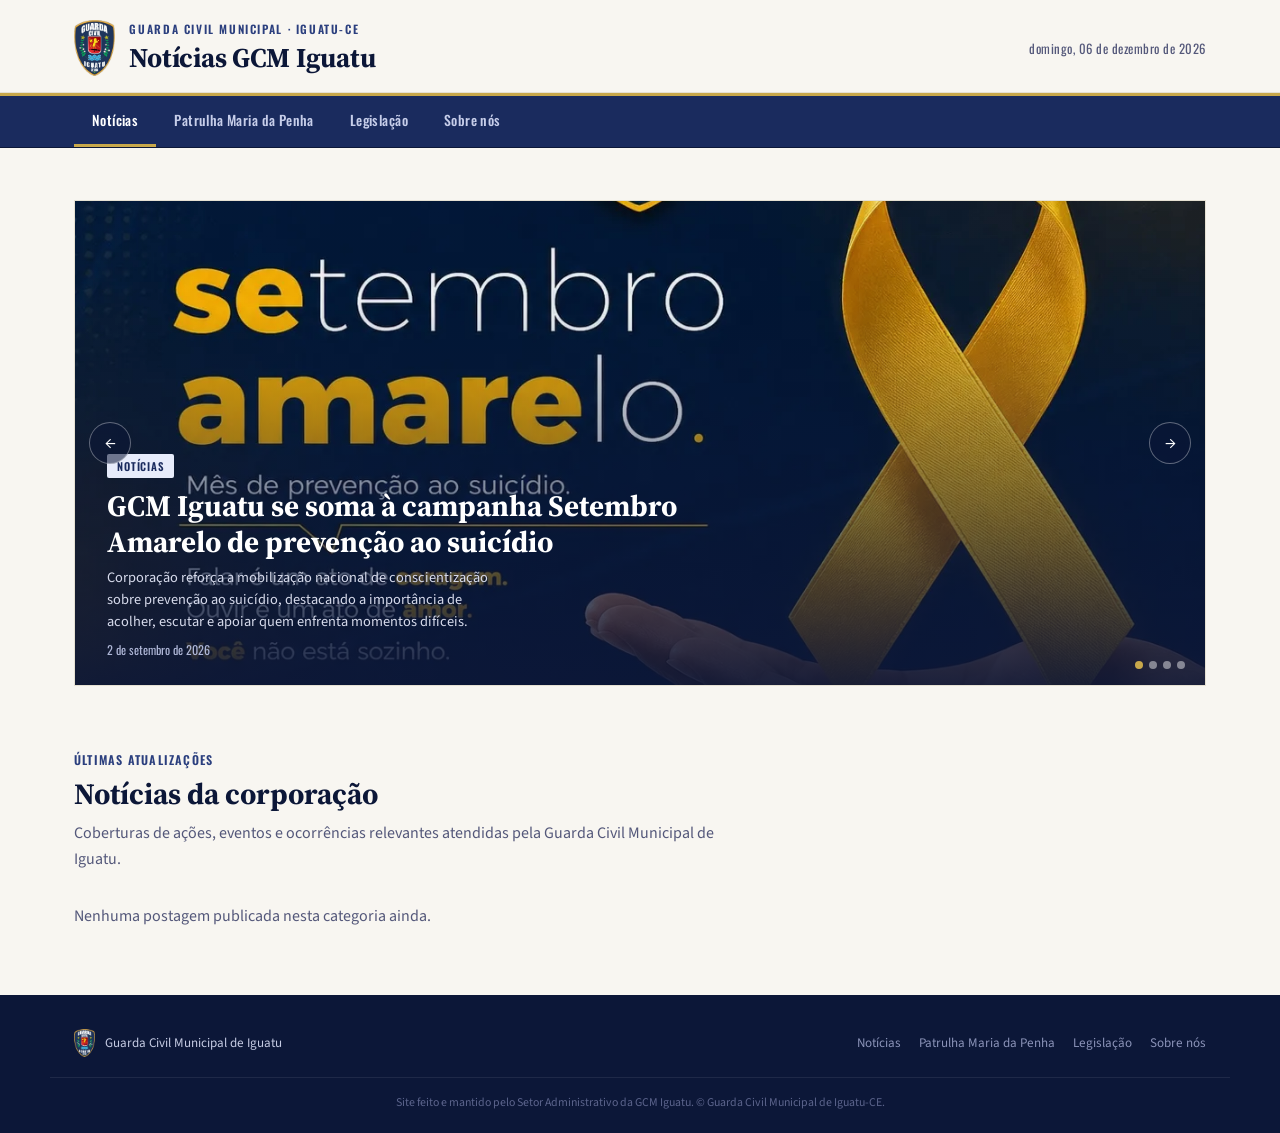
==== index.html @ 01ce75c8 "Criando..." ====
<!doctype html>
<html lang="pt-BR">
    <head>
        <meta charset="UTF-8" />
        <meta name="viewport" content="width=device-width, initial-scale=1.0" />
        <title>Notícias — Guarda Civil Municipal de Iguatu</title>
        <link rel="preconnect" href="https://fonts.googleapis.com" />
        <link rel="preconnect" href="https://fonts.gstatic.com" crossorigin />
        <link
            href="https://fonts.googleapis.com/css2?family=Oswald:wght@400;500;600;700&family=Source+Serif+4:opsz,wght@8..60,500;8..60,700&family=Source+Sans+3:wght@400;500;600;700&display=swap"
            rel="stylesheet"
        />
        <link rel="stylesheet" href="assets/css/site.css" />
    </head>
    <body>
        <!-- <div class="gov-strip">
            <div class="wrap">
                <span
                    >Secretaria de Segurança
                    Pública Municipal</span
                >
                <span
                    ><strong>Administrativo GCM</strong></span
                >
            </div>
        </div> -->

        <div class="masthead">
            <div class="wrap">
                <div class="brand">
                    <img
                        src="assets/img/brasao-gcm.png"
                        alt="Brasão da GCM Iguatu"
                    />
                    <div class="title-block">
                        <span class="kicker label"
                            >GUARDA CIVIL MUNICIPAL · IGUATU-CE</span
                        >
                        <div class="paper-name">Notícias GCM Iguatu</div>
                    </div>
                </div>
                <div class="today" id="todayDate"></div>
            </div>
        </div>

        <nav class="tabs">
            <div class="wrap">
                <div class="tablist" id="tabList">
                    <a href="index.html">Notícias</a>
                    <a href="patrulha-maria-da-penha.html"
                        >Patrulha Maria da Penha</a
                    >
                    <a href="legislacao.html">Legislação</a>
                    <a href="sobre.html">Sobre nós</a>
                </div>
                <button id="navToggle" aria-label="Abrir menu">
                    <span></span><span></span><span></span>
                </button>
            </div>
        </nav>

        <main>
            <section style="padding-bottom: 0">
                <div class="wrap">
                    <div id="hero"></div>
                </div>
            </section>
            <section style="padding-top: 28px">
                <div class="wrap">
                    <div class="section-head">
                        <span class="label">Últimas atualizações</span>
                        <h2>Notícias da corporação</h2>
                        <p>
                            Coberturas de ações, eventos e ocorrências
                            relevantes atendidas pela Guarda Civil Municipal de
                            Iguatu.
                        </p>
                    </div>
                    <div id="feed">Carregando notícias…</div>
                </div>
            </section>
        </main>

        <footer>
            <div class="wrap">
                <div class="fbrand">
                    <img src="assets/img/brasao-gcm.png" alt="GCM Iguatu" />
                    <span>Guarda Civil Municipal de Iguatu</span>
                </div>
                <div class="flinks">
                    <a href="index.html">Notícias</a>
                    <a href="patrulha-maria-da-penha.html"
                        >Patrulha Maria da Penha</a
                    >
                    <a href="legislacao.html">Legislação</a>
                    <a href="sobre.html">Sobre nós</a>
                </div>
            </div>
            <div class="foot-note">
                Site feito e mantido pelo Setor Administrativo da GCM Iguatu. © Guarda Civil Municipal de Iguatu-CE.
            </div>
        </footer>

        <script src="assets/js/site.js"></script>
        <script>
            const d = new Date();
            document.getElementById("todayDate").textContent =
                d.toLocaleDateString("pt-BR", {
                    weekday: "long",
                    day: "2-digit",
                    month: "long",
                    year: "numeric",
                });

            (async () => {
                const shownSlugs = await renderHeroSlider("hero", { count: 4 });
                renderFeed("feed", {
                    pageSize: 6,
                    showFeatured: false,
                    excludeSlugs: shownSlugs,
                });
            })();
        </script>
    </body>
</html>
---- assets/css/site.css ----
:root {
    --navy-deep: #0c1738;
    --navy: #1a2b5e;
    --navy-light: #2b3f7e;
    --gold: #c8a84b;
    --gold-bright: #e4c371;
    --paper: #f8f6f1;
    --card: #ffffff;
    --ink: #181b2e;
    --ink-soft: #54587a;
    --line: #e6e1d3;
    --pmp: #8a2159;
    --pmp-soft: #f7e9f1;
    --alert: #b23a2e;
    --maxw: 1180px;
}
* {
    box-sizing: border-box;
}
html {
    scroll-behavior: smooth;
}
body {
    margin: 0;
    background: var(--paper);
    color: var(--ink);
    font-family: "Source Sans 3", sans-serif;
    -webkit-font-smoothing: antialiased;
}
a {
    color: inherit;
    text-decoration: none;
}
img {
    max-width: 100%;
    display: block;
}
.wrap {
    max-width: var(--maxw);
    margin: 0 auto;
    padding: 0 24px;
}
.label {
    font-family: "Oswald", sans-serif;
    text-transform: uppercase;
    letter-spacing: 0.1em;
    font-weight: 600;
}
h1,
h2,
h3,
.headline {
    font-family: "Source Serif 4", serif;
    margin: 0;
    color: var(--navy-deep);
    line-height: 1.15;
}
button {
    font-family: inherit;
    cursor: pointer;
}

/* ---------- FAIXA GOV ---------- */
.gov-strip {
    background: var(--navy-deep);
    color: #b9c2e0;
    font-size: 0.76rem;
    padding: 6px 0;
}
.gov-strip .wrap {
    display: flex;
    justify-content: space-between;
    flex-wrap: wrap;
    gap: 6px;
}
.gov-strip strong {
    color: var(--gold-bright);
    font-weight: 600;
}

/* ---------- MASTHEAD ---------- */
.masthead {
    background: var(--paper);
    border-bottom: 1px solid var(--line);
    padding: 20px 0 16px;
}
.masthead .wrap {
    display: flex;
    align-items: center;
    justify-content: space-between;
    gap: 20px;
}
.masthead .brand {
    display: flex;
    align-items: center;
    gap: 14px;
}
.masthead .brand img {
    height: 56px;
}
.masthead .title-block .kicker {
    display: block;
    color: var(--navy-light);
    font-size: 0.72rem;
    letter-spacing: 0.14em;
    margin-bottom: 2px;
}
.masthead .title-block .paper-name {
    font-family: "Source Serif 4", serif;
    font-weight: 700;
    font-size: 1.7rem;
    color: var(--navy-deep);
    letter-spacing: -0.01em;
}
.masthead .today {
    font-size: 0.8rem;
    color: var(--ink-soft);
    text-align: right;
    font-family: "Oswald", sans-serif;
    letter-spacing: 0.04em;
}

nav.tabs {
    background: var(--navy);
    border-top: 3px solid var(--gold);
    border-bottom: 1px solid var(--navy-deep);
    position: sticky;
    top: 0;
    z-index: 100;
}
nav.tabs .wrap {
    display: flex;
    align-items: center;
    justify-content: space-between;
}
nav.tabs .tablist {
    display: flex;
}
nav.tabs a {
    color: #c7ceea;
    font-family: "Oswald", sans-serif;
    font-weight: 500;
    font-size: 0.86rem;
    letter-spacing: 0.03em;
    padding: 14px 18px;
    display: inline-block;
    border-bottom: 3px solid transparent;
}
nav.tabs a:hover {
    color: var(--white, #fff);
}
nav.tabs a.active {
    color: #fff;
    border-color: var(--gold);
}
#navToggle {
    display: none;
    background: none;
    border: none;
    width: 38px;
    height: 32px;
    position: relative;
}
#navToggle span {
    position: absolute;
    left: 5px;
    right: 5px;
    height: 2px;
    background: #fff;
    transition:
        transform 0.2s,
        opacity 0.2s;
}
#navToggle span:nth-child(1) {
    top: 8px;
}
#navToggle span:nth-child(2) {
    top: 15px;
}
#navToggle span:nth-child(3) {
    top: 22px;
}
#navToggle.open span:nth-child(1) {
    transform: translateY(7px) rotate(45deg);
}
#navToggle.open span:nth-child(2) {
    opacity: 0;
}
#navToggle.open span:nth-child(3) {
    transform: translateY(-7px) rotate(-45deg);
}

/* ---------- SLIDER GENÉRICO (setas / bolinhas) ---------- */
.slider-arrow {
    position: absolute;
    top: 50%;
    transform: translateY(-50%);
    width: 42px;
    height: 42px;
    border-radius: 50%;
    background: rgba(12, 23, 56, 0.55);
    border: 1px solid rgba(255, 255, 255, 0.35);
    color: #fff;
    display: flex;
    align-items: center;
    justify-content: center;
    cursor: pointer;
    z-index: 5;
    font-size: 1.1rem;
    line-height: 1;
}
.slider-arrow:hover {
    background: rgba(12, 23, 56, 0.82);
}
.slider-arrow.prev {
    left: 14px;
}
.slider-arrow.next {
    right: 14px;
}
.slider-dots {
    position: absolute;
    right: 20px;
    bottom: 16px;
    display: flex;
    gap: 6px;
    z-index: 5;
}
.slider-dots button {
    width: 8px;
    height: 8px;
    border-radius: 50%;
    background: rgba(255, 255, 255, 0.45);
    border: none;
    padding: 0;
    cursor: pointer;
}
.slider-dots button.active {
    background: var(--gold);
}

/* ---------- HERO SLIDER (topo da home) ---------- */
.hero-slider {
    position: relative;
    overflow: hidden;
    border: 1px solid var(--line);
    margin-bottom: 36px;
    background: var(--navy-deep);
}
.hero-slider .track {
    display: flex;
    transition: transform 0.5s ease;
}
.hero-slide {
    position: relative;
    min-width: 100%;
    aspect-ratio: 21/9;
    display: block;
    color: #fff;
}
.hero-slide img {
    width: 100%;
    height: 100%;
    object-fit: cover;
    display: block;
}
.hero-slide .ph-bg {
    width: 100%;
    height: 100%;
    position: relative;
    background: linear-gradient(135deg, var(--navy) 0%, var(--navy-light) 100%);
    display: flex;
    align-items: center;
    justify-content: center;
}
.hero-slide .ph-bg.pmp-thumb {
    background: linear-gradient(135deg, var(--pmp) 0%, #b24c86 100%);
}
.hero-slide .ph-bg::before {
    content: "";
    position: absolute;
    inset: 0;
    background-image: repeating-linear-gradient(
        120deg,
        rgba(255, 255, 255, 0.05) 0 1px,
        transparent 1px 26px
    );
}
.hero-slide .ph-bg .ph-icon {
    position: relative;
    color: rgba(255, 255, 255, 0.85);
    font-family: "Oswald", sans-serif;
    font-size: 0.68rem;
    letter-spacing: 0.08em;
    text-transform: uppercase;
    text-align: center;
}
.hero-slide .ph-bg .ph-icon svg {
    display: block;
    margin: 0 auto 8px;
    opacity: 0.9;
}
.hero-slide .overlay {
    position: absolute;
    inset: 0;
    background: linear-gradient(
        0deg,
        rgba(12, 23, 56, 0.92) 0%,
        rgba(12, 23, 56, 0.4) 48%,
        rgba(12, 23, 56, 0.05) 78%
    );
}
.hero-slide .info {
    position: absolute;
    left: 0;
    right: 0;
    bottom: 0;
    padding: 26px 56px 26px 32px;
    max-width: 760px;
}
.hero-slide .info .tag {
    margin-bottom: 10px;
}
.hero-slide .info h2 {
    color: #fff;
    font-family: "Source Serif 4", serif;
    font-size: clamp(1.25rem, 2.6vw, 1.85rem);
    margin: 0 0 8px;
    line-height: 1.2;
}
.hero-slide .info p {
    color: #d7dbec;
    font-size: 0.9rem;
    margin: 0;
    line-height: 1.5;
    max-width: 56ch;
}
.hero-slide .info .date {
    color: #aeb6d6;
    font-size: 0.76rem;
    font-family: "Oswald", sans-serif;
    margin-top: 8px;
    display: block;
}

@media (max-width: 760px) {
    .hero-slide {
        aspect-ratio: 4/3;
    }
    .hero-slide .info {
        padding: 16px 18px 14px;
    }
    .hero-slide .info p {
        display: none;
    }
    .slider-arrow {
        top: 14px;
        transform: none;
        width: 32px;
        height: 32px;
        font-size: 0.85rem;
    }
}

/* ---------- SEÇÃO GENÉRICA ---------- */
section {
    padding: 52px 0;
}
.section-head {
    max-width: 640px;
    margin-bottom: 32px;
}
.section-head .label {
    color: var(--navy-light);
    font-size: 0.76rem;
    display: block;
    margin-bottom: 8px;
}
.section-head h2 {
    font-size: clamp(1.4rem, 2.4vw, 1.85rem);
}
.section-head p {
    color: var(--ink-soft);
    margin-top: 10px;
    line-height: 1.6;
}

/* ---------- CARDS DE POSTAGEM ---------- */
.thumb {
    aspect-ratio: 16/10;
    width: 100%;
    background: linear-gradient(135deg, var(--navy) 0%, var(--navy-light) 100%);
    position: relative;
    overflow: hidden;
    display: flex;
    align-items: center;
    justify-content: center;
}
.thumb.pmp-thumb {
    background: linear-gradient(135deg, var(--pmp) 0%, #b24c86 100%);
}
.thumb::before {
    content: "";
    position: absolute;
    inset: 0;
    background-image: repeating-linear-gradient(
        120deg,
        rgba(255, 255, 255, 0.05) 0 1px,
        transparent 1px 26px
    );
}
.thumb .ph-icon {
    position: relative;
    color: rgba(255, 255, 255, 0.85);
    font-family: "Oswald", sans-serif;
    font-size: 0.68rem;
    letter-spacing: 0.08em;
    text-transform: uppercase;
    text-align: center;
    padding: 0 16px;
}
.thumb .ph-icon svg {
    display: block;
    margin: 0 auto 8px;
    opacity: 0.9;
}

.tag {
    display: inline-block;
    font-family: "Oswald", sans-serif;
    font-size: 0.68rem;
    font-weight: 600;
    letter-spacing: 0.08em;
    text-transform: uppercase;
    padding: 4px 10px;
    border-radius: 2px;
}
.tag.noticias {
    background: #e7ecfb;
    color: var(--navy);
}
.tag.patrulha-mp {
    background: var(--pmp-soft);
    color: var(--pmp);
}

.card {
    background: var(--card);
    border: 1px solid var(--line);
    display: flex;
    flex-direction: column;
    transition:
        transform 0.15s,
        box-shadow 0.15s;
}
.card:hover {
    transform: translateY(-3px);
    box-shadow: 0 16px 30px rgba(12, 23, 56, 0.09);
}
.card .body {
    padding: 18px 18px 20px;
    display: flex;
    flex-direction: column;
    gap: 8px;
    flex: 1;
}
.card .meta {
    display: flex;
    align-items: center;
    gap: 10px;
}
.card .date {
    color: var(--ink-soft);
    font-size: 0.78rem;
    font-family: "Oswald", sans-serif;
    letter-spacing: 0.03em;
}
.card h3 {
    font-size: 1.08rem;
    line-height: 1.3;
}
.card p.excerpt {
    color: var(--ink-soft);
    font-size: 0.9rem;
    line-height: 1.55;
    margin: 0;
    flex: 1;
}
.card .read {
    font-family: "Oswald", sans-serif;
    font-size: 0.78rem;
    font-weight: 600;
    color: var(--navy);
    letter-spacing: 0.03em;
}

.grid {
    display: grid;
    grid-template-columns: repeat(3, 1fr);
    gap: 22px;
}

/* ---------- FEATURED / HERO POST ---------- */
.featured {
    display: grid;
    grid-template-columns: 1.15fr 0.85fr;
    gap: 0;
    border: 1px solid var(--line);
    background: var(--card);
    margin-bottom: 36px;
}
.featured .thumb {
    aspect-ratio: auto;
    min-height: 320px;
}
.featured .body {
    padding: 30px 32px;
}
.featured h2.title {
    font-size: clamp(1.4rem, 2.6vw, 1.9rem);
    margin: 12px 0 14px;
}
.featured p.excerpt {
    color: var(--ink-soft);
    font-size: 1rem;
    line-height: 1.65;
    margin: 0 0 20px;
}

/* ---------- BOTÃO "CARREGAR MAIS" ---------- */
.loadmore-wrap {
    text-align: center;
    margin-top: 36px;
}
.btn {
    display: inline-flex;
    align-items: center;
    gap: 8px;
    font-family: "Oswald", sans-serif;
    font-weight: 600;
    letter-spacing: 0.03em;
    padding: 13px 26px;
    border-radius: 2px;
    border: 2px solid transparent;
    font-size: 0.88rem;
}
.btn-gold {
    background: var(--gold);
    color: var(--navy-deep);
}
.btn-gold:hover {
    background: var(--gold-bright);
}
.btn-outline-navy {
    border-color: var(--navy);
    color: var(--navy);
}
.btn-outline-navy:hover {
    background: var(--navy);
    color: #fff;
}
.btn-pmp {
    background: var(--pmp);
    color: #fff;
}
.btn-pmp:hover {
    background: #9e2a66;
}

/* ---------- PÁGINA DE POST INDIVIDUAL ---------- */
.post-head {
    max-width: 760px;
    margin: 0 auto 28px;
}
.post-head .tag {
    margin-bottom: 14px;
}
.post-head h1 {
    font-size: clamp(1.7rem, 3.4vw, 2.5rem);
    margin: 6px 0 14px;
}
.post-head .date {
    font-family: "Oswald", sans-serif;
    color: var(--ink-soft);
    font-size: 0.85rem;
    letter-spacing: 0.03em;
}
.post-cover {
    max-width: 900px;
    margin: 0 auto 32px;
}
.post-body {
    max-width: 680px;
    margin: 0 auto;
    font-size: 1.05rem;
    line-height: 1.8;
    color: var(--ink);
}
.post-body p {
    margin: 0 0 20px;
}
.post-gallery {
    max-width: 900px;
    margin: 32px auto 0;
    display: grid;
    grid-template-columns: repeat(3, 1fr);
    gap: 12px;
}
.post-slider {
    position: relative;
    max-width: 900px;
    margin: 32px auto 0;
    overflow: hidden;
    border: 1px solid var(--line);
}
.post-slider .track {
    display: flex;
    transition: transform 0.4s ease;
}
.post-slide {
    position: relative;
    min-width: 100%;
    aspect-ratio: 16/10;
    overflow: hidden;
    background: #0c1738;
}
.post-slide img.bg {
    position: absolute;
    inset: 0;
    width: 100%;
    height: 100%;
    object-fit: cover;
    filter: blur(24px) brightness(0.55);
    transform: scale(1.15);
}
.post-slide img.fg {
    position: relative;
    width: 100%;
    height: 100%;
    object-fit: contain;
    display: block;
}
.back-link {
    max-width: 680px;
    margin: 0 auto 20px;
    display: block;
    font-family: "Oswald", sans-serif;
    font-size: 0.82rem;
    font-weight: 600;
    color: var(--navy);
}

/* ---------- PATRULHA MARIA DA PENHA (páginas fixas) ---------- */
.pmp-hero {
    background: linear-gradient(
        120deg,
        #3b1339 0%,
        #6e1e52 55%,
        var(--navy) 100%
    );
    color: #fff;
    position: relative;
    overflow: hidden;
}
.pmp-hero::before {
    content: "";
    position: absolute;
    inset: 0;
    background-image: repeating-linear-gradient(
        135deg,
        rgba(255, 255, 255, 0.03) 0 1px,
        transparent 1px 46px
    );
}
.pmp-hero .wrap {
    position: relative;
    display: grid;
    grid-template-columns: 0.75fr 1.25fr;
    gap: 48px;
    align-items: center;
    padding: 56px 24px;
}
.pmp-hero img {
    width: min(220px, 80%);
    margin: 0 auto;
    filter: drop-shadow(0 16px 28px rgba(0, 0, 0, 0.4));
}
.pmp-hero h1 {
    color: #fff;
    font-size: clamp(1.7rem, 3vw, 2.3rem);
}
.pmp-hero p {
    color: #e7d3e4;
    line-height: 1.65;
    max-width: 56ch;
    margin: 14px 0 24px;
}

.fear-btn {
    display: flex;
    align-items: center;
    gap: 14px;
    background: var(--alert);
    color: #fff;
    padding: 18px 24px;
    border-radius: 4px;
    max-width: 520px;
    margin: 0 auto 8px;
    box-shadow: 0 10px 24px rgba(178, 58, 46, 0.35);
}
.fear-btn .ic {
    width: 44px;
    height: 44px;
    border-radius: 50%;
    background: rgba(255, 255, 255, 0.18);
    display: flex;
    align-items: center;
    justify-content: center;
    flex-shrink: 0;
}
.fear-btn .txt {
    display: flex;
    flex-direction: column;
    gap: 2px;
    text-align: left;
}
.fear-btn .txt .t {
    font-family: "Oswald", sans-serif;
    font-weight: 700;
    font-size: 1.05rem;
    letter-spacing: 0.02em;
}
.fear-btn .txt .d {
    font-size: 0.82rem;
    color: #f6d9d5;
    margin-top: 2px;
}
.fear-note {
    text-align: center;
    font-size: 0.8rem;
    color: var(--ink-soft);
    max-width: 520px;
    margin: 0 auto;
}

.tips-grid {
    display: grid;
    grid-template-columns: repeat(2, 1fr);
    gap: 16px;
}
.tip {
    background: var(--card);
    border-left: 4px solid var(--pmp);
    padding: 18px 20px;
}
.tip h4 {
    font-family: "Oswald", sans-serif;
    font-size: 0.95rem;
    text-transform: none;
    letter-spacing: 0;
    color: var(--navy-deep);
    margin: 0 0 6px;
}
.tip p {
    color: var(--ink-soft);
    font-size: 0.88rem;
    line-height: 1.55;
    margin: 0;
}

.contact-grid {
    display: grid;
    grid-template-columns: repeat(auto-fit, minmax(180px, 1fr));
    gap: 16px;
}
.contact-item {
    background: var(--card);
    border: 1px solid var(--line);
    padding: 20px;
    text-align: center;
}
.contact-item .lbl {
    font-family: "Oswald", sans-serif;
    font-size: 0.72rem;
    letter-spacing: 0.08em;
    color: var(--pmp);
    text-transform: uppercase;
}
.contact-item .val {
    font-size: 1rem;
    font-weight: 600;
    color: var(--navy-deep);
    margin-top: 6px;
}

/* ---------- LEGISLAÇÃO ---------- */
.doc-list {
    border-top: 1px solid var(--line);
}
.doc-row {
    display: flex;
    align-items: center;
    justify-content: space-between;
    padding: 18px 4px;
    border-bottom: 1px solid var(--line);
}
.doc-row .doc-name {
    font-weight: 700;
    color: var(--navy-deep);
}
.doc-row .doc-desc {
    color: var(--ink-soft);
    font-size: 0.85rem;
    margin-top: 3px;
}
.doc-row .go {
    font-family: "Oswald", sans-serif;
    color: var(--navy);
    font-weight: 600;
    font-size: 0.85rem;
    white-space: nowrap;
    margin-left: 20px;
}

/* ---------- SOBRE / TIMELINE ---------- */
.timeline {
    position: relative;
    max-width: 760px;
    margin: 0 auto;
    padding-left: 28px;
    border-left: 2px solid var(--line);
}
.tl-item {
    position: relative;
    padding-bottom: 34px;
}
.tl-item::before {
    content: "";
    position: absolute;
    left: -34px;
    top: 2px;
    width: 12px;
    height: 12px;
    border-radius: 50%;
    background: var(--gold);
    border: 2px solid var(--navy);
}
.tl-item .yr {
    font-family: "Oswald", sans-serif;
    color: var(--navy-light);
    font-weight: 600;
    font-size: 0.85rem;
    letter-spacing: 0.04em;
}
.tl-item h4 {
    font-size: 1.05rem;
    color: var(--navy-deep);
    margin: 4px 0 6px;
    font-family: "Source Serif 4", serif;
}
.tl-item p {
    color: var(--ink-soft);
    font-size: 0.92rem;
    line-height: 1.6;
    margin: 0;
}

.placeholder-note {
    background: #fbf3dc;
    border: 1px dashed var(--gold);
    color: #7a5c12;
    font-size: 0.82rem;
    padding: 12px 16px;
    margin: 0 auto 28px;
    max-width: 760px;
}

/* ---------- FOOTER ---------- */
footer {
    background: var(--navy-deep);
    color: #8b93b8;
    padding: 34px 0 22px;
    font-size: 0.82rem;
}
footer .wrap {
    display: flex;
    justify-content: space-between;
    align-items: center;
    flex-wrap: wrap;
    gap: 12px;
}
footer .fbrand {
    display: flex;
    align-items: center;
    gap: 10px;
    color: #c6cce4;
}
footer .fbrand img {
    height: 28px;
}
footer .flinks {
    display: flex;
    gap: 18px;
    flex-wrap: wrap;
}
footer .flinks a:hover {
    color: var(--gold-bright);
}
.foot-note {
    max-width: var(--maxw);
    margin: 20px auto 0;
    padding: 16px 24px 0;
    border-top: 1px solid rgba(255, 255, 255, 0.08);
    font-size: 0.74rem;
    color: #5c648c;
    text-align: center;
}

/* Sobre nós — cabeçalho centralizado, parágrafos numa coluna mais larga */
.section-head.about-center {
    max-width: 820px;
    margin-left: auto;
    margin-right: auto;
    text-align: justify;
}
.post-body.about-center {
    max-width: 820px;
    margin-left: auto;
    margin-right: auto;
    text-align: left;
}

/* ---------- RESPONSIVO ---------- */
@media (max-width: 980px) {
    .grid {
        grid-template-columns: repeat(2, 1fr);
    }
    .featured {
        grid-template-columns: 1fr;
    }
    .pmp-hero .wrap {
        grid-template-columns: 1fr;
        text-align: center;
    }
    .tips-grid,
    .contact-grid {
        grid-template-columns: 1fr;
    }
    .post-gallery {
        grid-template-columns: repeat(2, 1fr);
    }
}
@media (max-width: 760px) {
    .masthead .wrap {
        flex-direction: column;
        align-items: flex-start;
        gap: 8px;
    }
    .masthead .today {
        text-align: left;
    }
    nav.tabs .tablist {
        position: fixed;
        top: 0;
        right: 0;
        bottom: 0;
        width: 78%;
        max-width: 320px;
        background: var(--navy-deep);
        flex-direction: column;
        align-items: stretch;
        padding: 80px 22px 30px;
        transform: translateX(100%);
        transition: transform 0.25s ease;
        z-index: 90;
        overflow-y: auto;
    }
    nav.tabs .tablist.open {
        transform: translateX(0);
    }
    nav.tabs a {
        padding: 16px 4px;
        border-bottom: 1px solid rgba(255, 255, 255, 0.08);
    }
    #navToggle {
        display: block;
    }
    .grid {
        grid-template-columns: 1fr;
    }
    .contact-grid {
        grid-template-columns: 1fr;
    }
    section {
        padding: 40px 0;
    }
}
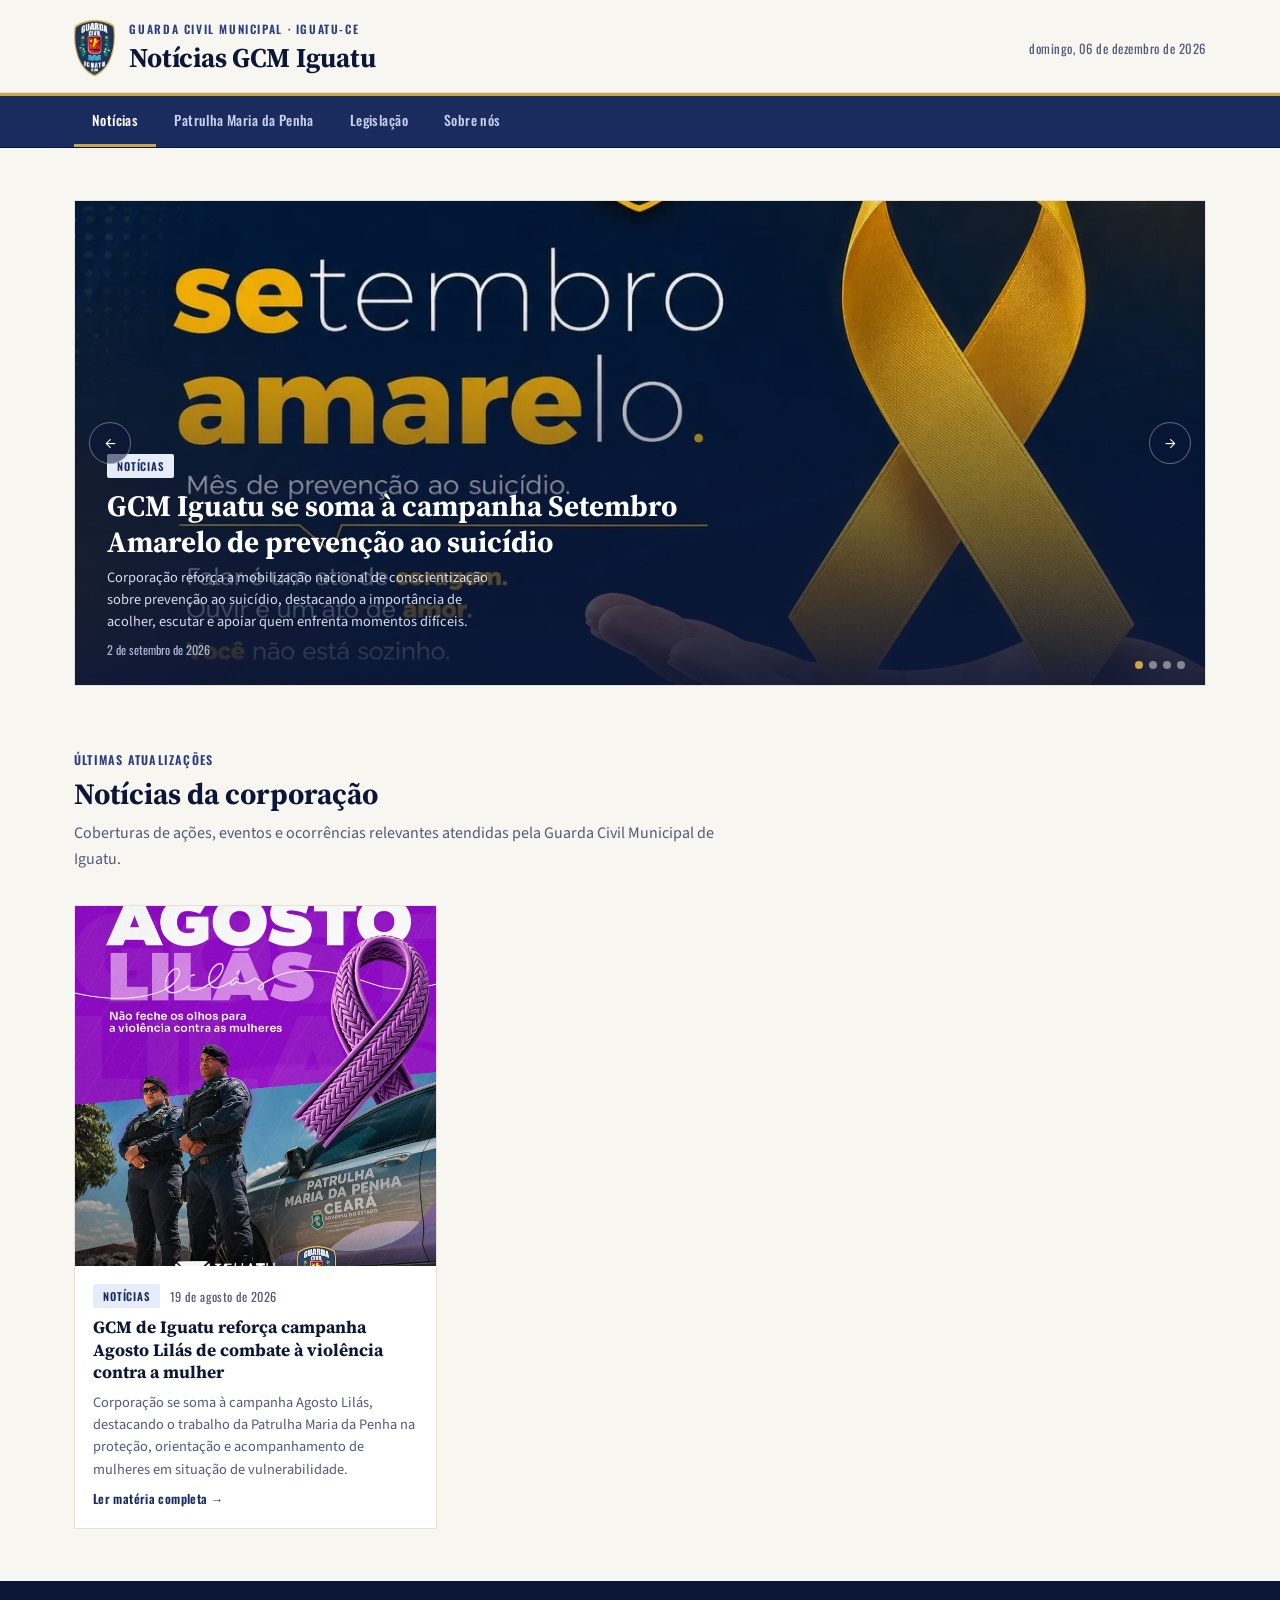
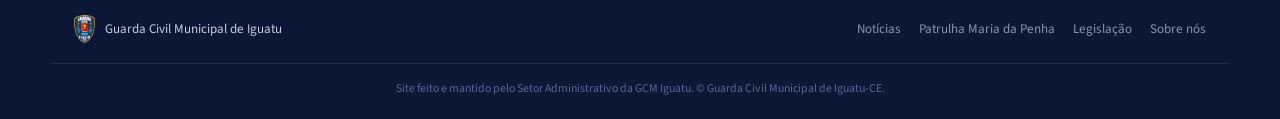
==== commit 5f9b6e0b: "Add files via upload" ====
--- a/index.html
+++ b/index.html
@@ -4,6 +4,14 @@
         <meta charset="UTF-8" />
         <meta name="viewport" content="width=device-width, initial-scale=1.0" />
         <title>Notícias — Guarda Civil Municipal de Iguatu</title>
+        <meta name="description" content="Portal de notícias da Guarda Civil Municipal de Iguatu — coberturas, ações e serviços à população." />
+        <meta property="og:type" content="website" />
+        <meta property="og:site_name" content="Notícias GCM Iguatu" />
+        <meta property="og:title" content="Notícias GCM Iguatu" />
+        <meta property="og:description" content="Portal de notícias da Guarda Civil Municipal de Iguatu — coberturas, ações e serviços à população." />
+        <meta property="og:image" content="https://portalgcmi.com.br/assets/img/brasao-gcm.png" />
+        <meta property="og:url" content="https://portalgcmi.com.br/index.html" />
+        <meta name="twitter:card" content="summary_large_image" />
         <link rel="preconnect" href="https://fonts.googleapis.com" />
         <link rel="preconnect" href="https://fonts.gstatic.com" crossorigin />
         <link
--- a/assets/css/site.css
+++ b/assets/css/site.css
@@ -345,7 +345,7 @@
 
 @media (max-width: 760px) {
     .hero-slide {
-        aspect-ratio: 4/3;
+        aspect-ratio: 4/5;
     }
     .hero-slide .info {
         padding: 16px 18px 14px;
@@ -359,6 +359,9 @@
         width: 32px;
         height: 32px;
         font-size: 0.85rem;
+        background: #fff;
+        color: var(--navy-deep);
+        border: none;
     }
 }
 
@@ -387,7 +390,7 @@
 
 /* ---------- CARDS DE POSTAGEM ---------- */
 .thumb {
-    aspect-ratio: 16/10;
+    aspect-ratio: 1/1;
     width: 100%;
     background: linear-gradient(135deg, var(--navy) 0%, var(--navy-light) 100%);
     position: relative;
